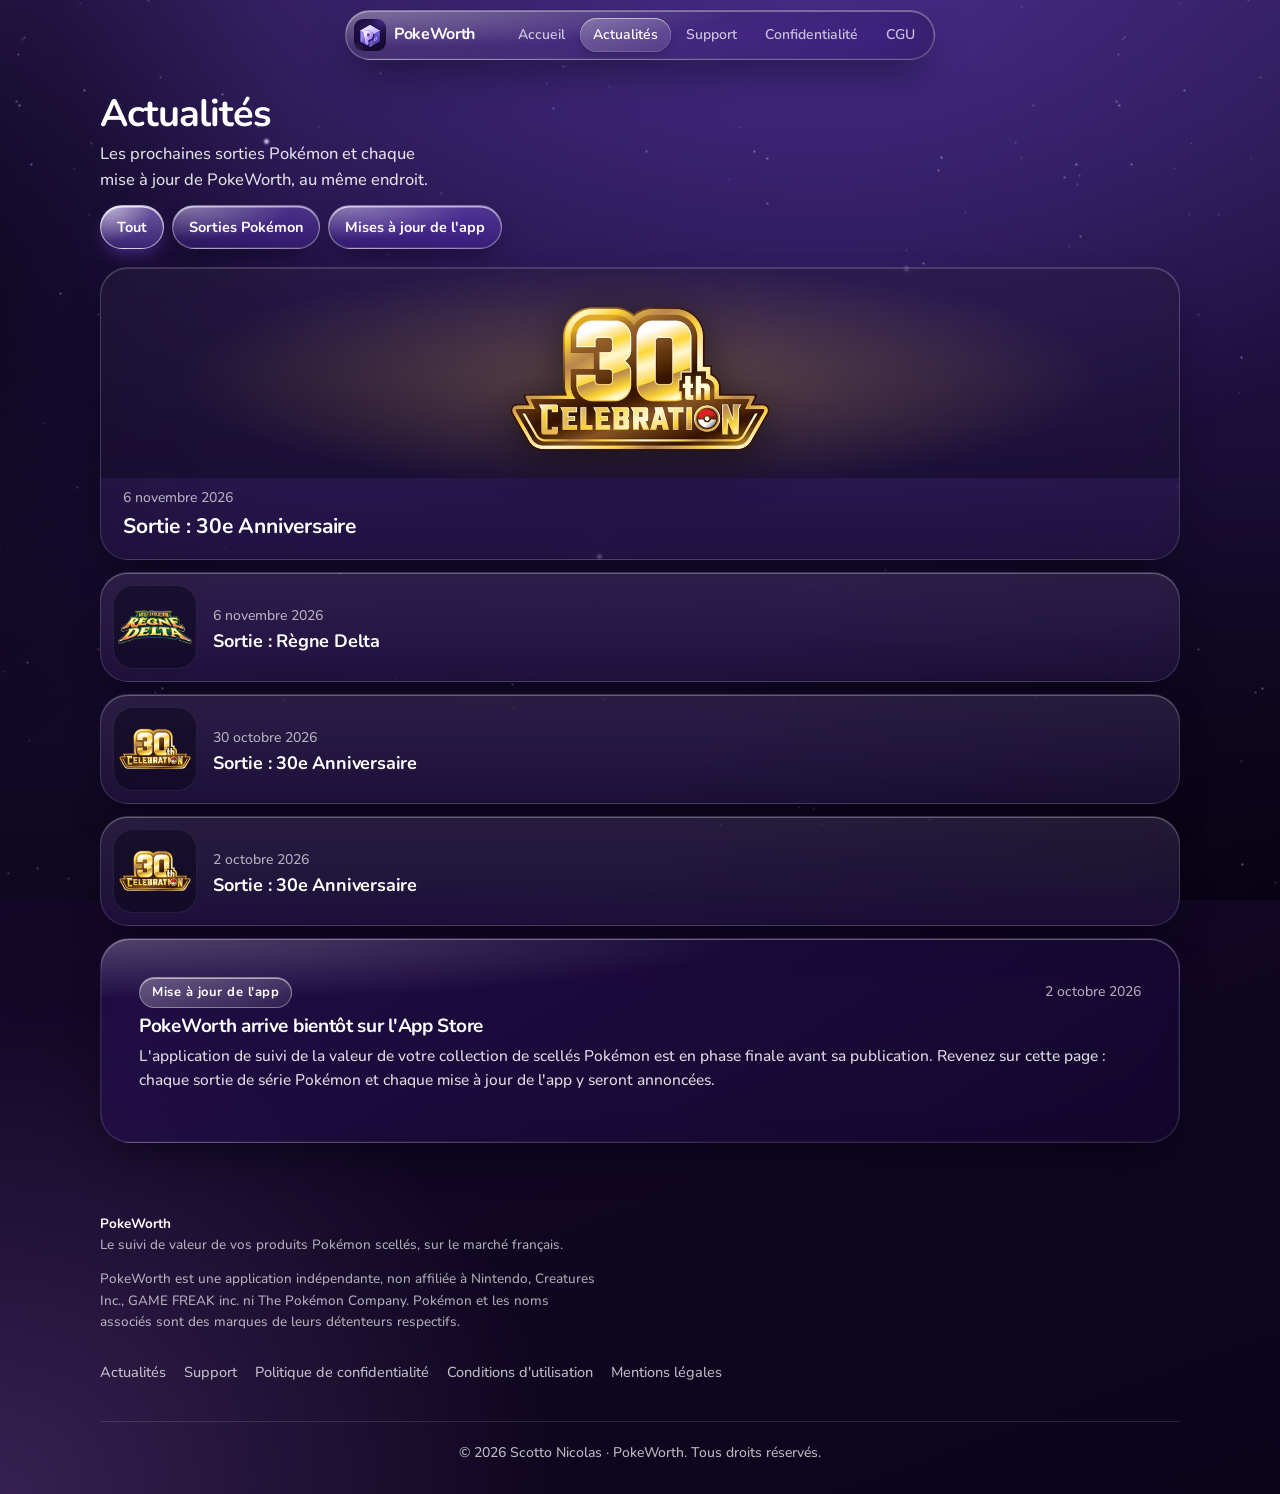
==== actualites.html @ 506d10af "Add files via upload" ====
<!doctype html>
<html lang="fr">
<head>
<meta charset="utf-8">
<meta name="viewport" content="width=device-width,initial-scale=1">
<title>Actualités · PokeWorth</title>
<meta name="description" content="Prochaines sorties Pokémon et mises à jour de l'application PokeWorth : nouveautés, corrections et nouvelles fonctions.">
<meta name="theme-color" content="#120726">
<meta property="og:title" content="Actualités · PokeWorth">
<meta property="og:description" content="Prochaines sorties Pokémon et mises à jour de l'application PokeWorth : nouveautés, corrections et nouvelles fonctions.">
<meta property="og:type" content="website">
<meta property="og:image" content="https://pokeworth.fr/og-image.jpg?v=4.3">
<meta property="og:site_name" content="PokeWorth">
<meta property="og:locale" content="fr_FR">
<meta name="twitter:card" content="summary_large_image">
<meta name="twitter:image" content="https://pokeworth.fr/og-image.jpg?v=4.3">
<link rel="icon" href="favicon.ico?v=4.3" sizes="48x48">
<link rel="icon" type="image/png" sizes="32x32" href="favicon.png?v=4.3">
<link rel="apple-touch-icon" href="apple-touch-icon.png?v=4.3">
<link rel="manifest" href="site.webmanifest">
<link rel="preload" href="Nunito-600SemiBold.woff2" as="font" type="font/woff2" crossorigin>
<link rel="stylesheet" href="style.css?v=4.3">
</head>
<body>
<a class="skip" href="#main">Aller au contenu</a>
<header class="nav"><div class="wrap">
<a class="brand" href="index.html" aria-label="PokeWorth, accueil"><img src="logo-120.png?v=4.3" alt="" width="40" height="40"><span>PokeWorth</span></a>
<nav aria-label="Navigation principale"><a class="nl" href="index.html">Accueil</a><a class="nl" href="actualites.html" aria-current="page">Actualités</a><a class="nl" href="support.html">Support</a><a class="nl legal" href="confidentialite.html">Confidentialité</a><a class="nl legal" href="cgu.html">CGU</a></nav>
</div></header>
<main id="main">

<div class="wrap doc news-page">
<h1 style="margin-bottom:6px">Actualités</h1>
<p class="sub">Les prochaines sorties Pokémon et chaque mise à jour de PokeWorth, au même endroit.</p>
<div id="news-root">
<div class="filters" role="group" aria-label="Filtrer les actualités">
<button type="button" data-filter="all" aria-pressed="true">Tout</button>
<button type="button" data-filter="sortie" aria-pressed="false">Sorties Pokémon</button>
<button type="button" data-filter="app" aria-pressed="false">Mises à jour de l'app</button>
</div>
<div id="news-list" class="news-grid"></div>
<p id="news-empty" class="note" hidden></p>
<noscript><p class="note">Activez JavaScript pour afficher les actualités.</p></noscript>
</div>
</div>

</main>
<footer><div class="wrap">
<div>
<p><strong style="color:#fff">PokeWorth</strong><br>Le suivi de valeur de vos produits Pokémon scellés, sur le marché français.</p>
<p style="margin-top:12px">PokeWorth est une application indépendante, non affiliée à Nintendo, Creatures Inc., GAME FREAK inc. ni The Pokémon Company. Pokémon et les noms associés sont des marques de leurs détenteurs respectifs.</p>
</div>
<nav aria-label="Liens légaux">
<a href="actualites.html">Actualités</a><a href="support.html">Support</a><a href="confidentialite.html">Politique de confidentialité</a><a href="cgu.html">Conditions d'utilisation</a><a href="mentions-legales.html">Mentions légales</a>
</nav>
</div>
<div class="wrap copy"><p>&copy; 2026 Scotto Nicolas &middot; PokeWorth. Tous droits r&eacute;serv&eacute;s.</p></div>
</footer>
<script src="actus.js?v=3.9" defer></script>
</body>
</html>
---- style.css ----
@font-face{font-family:"Nunito";font-weight:500;font-display:swap;src:url(Nunito-500Medium.woff2) format("woff2")}
@font-face{font-family:"Nunito";font-weight:600;font-display:swap;src:url(Nunito-600SemiBold.woff2) format("woff2")}
@font-face{font-family:"Nunito";font-weight:700;font-display:swap;src:url(Nunito-700Bold.woff2) format("woff2")}

:root{
  --bg:#120726; --bg2:#1a0a35; --acc:#c9b0ff; --acc2:#8b5cf6;
  --txt:#ffffff; --muted:rgba(255,255,255,.72); --faint:rgba(255,255,255,.5);
  --glass:linear-gradient(160deg,rgba(255,255,255,.14),rgba(255,255,255,.05));
  --rim:rgba(255,255,255,.2);
}
*{box-sizing:border-box;margin:0;padding:0}
html{scroll-behavior:smooth;background:#120726}
body{
  font-family:"Nunito",system-ui,-apple-system,"Segoe UI",sans-serif;
  color:var(--txt);line-height:1.65;font-weight:500;font-size:17px;
  background:
    radial-gradient(900px 650px at 85% -5%,rgba(139,92,246,.45),transparent 70%),
    radial-gradient(800px 700px at 0% 100%,rgba(192,132,252,.22),transparent 70%),
    linear-gradient(160deg,var(--bg2),var(--bg) 55%,#0c041b);
  min-height:100vh;
}
body::before{ /* fond lisse : dégradé violet profond, lumière en haut à droite, quelques étoiles discrètes */
  content:"";position:fixed;inset:0;pointer-events:none;z-index:0;
  background:
    url(stars.webp) 0 0/1100px 1100px,
    radial-gradient(1100px 760px at 64% -4%,rgba(88,56,170,.62),transparent 70%),
    radial-gradient(520px 700px at -6% 30%,rgba(8,3,20,.70),transparent 75%),
    radial-gradient(900px 600px at 100% 100%,rgba(6,2,16,.78),transparent 72%),
    linear-gradient(180deg,#2b1a52 0%,#1d0f3d 38%,#150a2b 72%,#0f0820 100%);
}
a{color:var(--acc);text-decoration-thickness:1px;text-underline-offset:3px}
a:hover{color:#fff}
.wrap{width:min(1080px,100% - 40px);margin-inline:auto;position:relative;z-index:1}

/* navigation */
header.nav{position:sticky;top:0;z-index:10;backdrop-filter:blur(18px);-webkit-backdrop-filter:blur(18px);
  background:rgba(18,7,38,.55);border-bottom:1px solid rgba(255,255,255,.1)}
.nav .wrap{display:flex;align-items:center;justify-content:space-between;height:68px;gap:16px}
.brand{display:flex;align-items:center;gap:12px;color:#fff;text-decoration:none;font-weight:700;font-size:21px;letter-spacing:-.3px}
.brand img{width:40px;height:40px;border-radius:11px}
.nav nav{display:flex;gap:6px;flex-wrap:wrap}
.nav nav a{color:var(--muted);text-decoration:none;font-weight:600;font-size:15px;padding:8px 14px;border-radius:999px}
.nav nav a:hover,.nav nav a[aria-current]{color:#fff;background:rgba(255,255,255,.1)}

/* hero */
.hero{padding:84px 0 56px;text-align:center}
.hero img.icon{width:148px;height:148px;border-radius:34px;box-shadow:0 28px 70px rgba(8,2,22,.65),0 0 0 1px rgba(255,255,255,.14)}
.eyebrow{margin-top:28px;color:var(--acc);font-weight:700;letter-spacing:3px;font-size:14px;text-transform:uppercase}
h1{font-size:clamp(38px,6.2vw,66px);line-height:1.07;font-weight:700;letter-spacing:-1.5px;margin:12px auto 18px;max-width:16ch}
.lead{color:var(--muted);font-size:clamp(18px,2.2vw,21px);max-width:44ch;margin-inline:auto}
.cta{display:inline-flex;align-items:center;gap:10px;margin-top:34px;padding:15px 30px;border-radius:999px;font-weight:700;font-size:17px;
  color:#2a0f55;background:#fff;text-decoration:none;box-shadow:0 14px 34px rgba(8,2,22,.5)}
.cta:hover{color:#2a0f55;transform:translateY(-1px)}
.cta.ghost{background:rgba(255,255,255,.1);color:#fff;border:1px solid var(--rim);box-shadow:inset 0 1px 0 rgba(255,255,255,.25)}
.cta.ghost:hover{color:#fff}
.soon{margin-top:14px;font-size:14px;color:var(--faint)}

/* sections */
section{padding:46px 0}
h2{font-size:clamp(28px,4vw,38px);letter-spacing:-.8px;font-weight:700;line-height:1.15;margin-bottom:10px}
.sub{color:var(--muted);max-width:60ch;margin-bottom:30px}
.grid{display:grid;gap:18px;grid-template-columns:repeat(auto-fit,minmax(250px,1fr))}
.card{background:var(--glass);border:1px solid var(--rim);border-radius:28px;padding:26px;
  box-shadow:inset 0 1px 0 rgba(255,255,255,.28),0 18px 40px rgba(8,2,22,.4);-webkit-backdrop-filter:blur(10px);backdrop-filter:blur(10px)}
.card h3{font-size:20px;font-weight:700;letter-spacing:-.3px;margin-bottom:8px}
.card p{color:var(--muted);font-size:16px}
.ico{width:46px;height:46px;border-radius:14px;margin-bottom:16px;display:grid;place-items:center;
  background:rgba(201,176,255,.14);border:1px solid rgba(201,176,255,.35)}
.ico svg{width:24px;height:24px;stroke:var(--acc);fill:none;stroke-width:1.8;stroke-linecap:round;stroke-linejoin:round}

/* tarifs */
.plans{display:grid;gap:18px;grid-template-columns:repeat(auto-fit,minmax(min(290px,100%),1fr))}
.plan .price{font-size:40px;font-weight:700;letter-spacing:-1px;margin:6px 0 2px}
.plan .price small{font-size:16px;color:var(--muted);font-weight:600;letter-spacing:0}
.plan ul{list-style:none;margin-top:16px;display:grid;gap:10px}
.plan li{padding-left:28px;position:relative;color:var(--muted);font-size:16px}
.plan li::before{content:"";position:absolute;left:2px;top:.55em;width:14px;height:8px;border-left:2.2px solid var(--acc);border-bottom:2.2px solid var(--acc);transform:rotate(-45deg) translateY(-50%)}
.plan.pro{background:linear-gradient(160deg,rgba(167,119,255,.5),rgba(91,33,182,.5));border-color:rgba(255,255,255,.35)}
.tag{display:inline-block;padding:4px 12px;border-radius:999px;font-size:13px;font-weight:700;letter-spacing:.5px;background:rgba(255,255,255,.14);border:1px solid var(--rim);color:var(--acc)}
.note{font-size:14px;color:var(--faint);margin-top:16px}

/* pages de contenu */
.doc{padding:64px 0 40px}
.doc .card{padding:clamp(24px,5vw,48px)}
.doc h1{font-size:clamp(32px,5vw,46px);letter-spacing:-1px;margin:0 0 6px;max-width:none;text-align:left}
.doc .upd{color:var(--faint);font-size:14px;margin-bottom:24px}
.doc h2{font-size:23px;margin:34px 0 10px;letter-spacing:-.3px}
.doc h3{font-size:18px;margin:20px 0 6px}
.doc p,.doc li{color:var(--muted);font-size:16.5px}
.doc p{margin-bottom:12px}
.doc ul{margin:6px 0 14px 22px;display:grid;gap:6px}
.doc strong{color:#fff;font-weight:700}
.doc table{width:100%;border-collapse:collapse;margin:12px 0 18px;font-size:15.5px}
.doc th,.doc td{text-align:left;padding:11px 12px;border-bottom:1px solid rgba(255,255,255,.12);vertical-align:top;color:var(--muted)}
.doc th{color:#fff;font-weight:700}
.tbl{overflow-x:auto}
details{border-top:1px solid rgba(255,255,255,.12);padding:16px 0}
details:last-of-type{border-bottom:1px solid rgba(255,255,255,.12)}
summary{cursor:pointer;font-weight:700;font-size:18px;list-style:none;display:flex;justify-content:space-between;gap:16px;color:#fff}
summary::-webkit-details-marker{display:none}
summary::after{content:"+";color:var(--acc);font-size:24px;line-height:1}
details[open] summary::after{content:"–"}
details p{margin-top:10px;color:var(--muted)}
mark.todo{background:rgba(255,200,87,.16);color:#ffd98a;border:1px dashed rgba(255,200,87,.55);border-radius:6px;padding:0 6px}

footer{margin-top:50px;padding:34px 0 46px;border-top:1px solid rgba(255,255,255,.1);position:relative;z-index:1}
footer .wrap{display:flex;flex-wrap:wrap;gap:18px 32px;justify-content:space-between}
footer p{font-size:13.5px;color:var(--faint);max-width:62ch}
footer nav{display:flex;gap:18px;flex-wrap:wrap}
footer nav a{font-size:14.5px;color:var(--muted);text-decoration:none}
footer nav a:hover{color:#fff}

@media (max-width:640px){
  .nav nav{gap:0;flex-wrap:nowrap}
  .nav nav a{padding:7px 8px;font-size:13px;white-space:nowrap}
  .nav .wrap{gap:8px}
  .brand span{display:none}
  .hero{padding-top:52px}
  body{font-size:16.5px}
}
@media (prefers-reduced-motion:reduce){html{scroll-behavior:auto}.cta{transition:none}}

footer .copy{margin-top:26px;padding-top:20px;border-top:1px solid rgba(255,255,255,.08);display:block}
footer .copy p{max-width:none;text-align:center;font-size:14px;color:var(--muted)}

.callout{background:rgba(201,176,255,.1);border:1px solid rgba(201,176,255,.32);border-radius:20px;padding:18px 22px;margin:18px 0 6px}
.callout strong{display:block;margin-bottom:6px;color:#fff}
.callout ul{margin:0 0 0 20px}

.contact{display:flex;flex-wrap:wrap;gap:12px;margin:6px 0 18px}
.contact .cta{margin-top:0;padding:13px 24px;font-size:16px}
.doc a.cta{color:#2a0f55;text-decoration:none}
.doc a.cta.ghost{color:#fff}

img.wa{width:20px;height:20px;vertical-align:-4px;margin-right:7px;display:inline-block}
.cta img.wa{width:22px;height:22px;margin:0;vertical-align:middle}
.walink{white-space:nowrap}

.hero h1{margin-top:30px}

/* ---- optimisation de l'espace ---- */
body{font-size:16.5px;line-height:1.6}
.nav .wrap{height:60px}
.hero{padding:44px 0 26px}
.hero img.icon{width:112px;height:112px;border-radius:26px}
.hero h1{margin:20px auto 12px;font-size:clamp(34px,5.4vw,56px);max-width:18ch}
.lead{font-size:clamp(17px,2vw,19.5px);max-width:50ch}
.cta{margin-top:24px;padding:13px 26px}
.soon{margin-top:10px}
section{padding:26px 0}
h2{font-size:clamp(25px,3.4vw,32px);margin-bottom:6px}
.sub{margin-bottom:20px}
.grid{gap:14px}
.feats{grid-template-columns:repeat(3,1fr)}
.card{padding:22px;border-radius:24px}
.card h3{font-size:18.5px;margin-bottom:6px}
.card p{font-size:15.5px;line-height:1.55}
.ico{width:40px;height:40px;border-radius:12px;margin-bottom:12px}
.plans{gap:14px}
.plan .price{font-size:34px}
.plan ul{margin-top:12px;gap:7px}
.note{margin-top:12px}
.askrow{display:flex;align-items:center;justify-content:space-between;gap:18px 28px;flex-wrap:wrap}
.askrow h2{margin-bottom:2px}
.askrow .sub{margin:0}
.doc{padding:34px 0 20px}
.doc .card{padding:clamp(22px,4vw,38px)}
.doc h2{margin:26px 0 8px;font-size:21px}
.doc h1{font-size:clamp(28px,4.4vw,38px)}
footer{margin-top:26px;padding:24px 0 30px}
@media (max-width:900px){.feats{grid-template-columns:repeat(2,1fr)}}
@media (max-width:560px){
  .feats{grid-template-columns:1fr}
  .hero{padding-top:30px}
  .hero img.icon{width:96px;height:96px;border-radius:22px}
  section{padding:20px 0}
  .card{padding:20px}
  .askrow{text-align:center;justify-content:center}
}

.hero h1,.lead,.sub{text-wrap:balance}
.lead{max-width:56ch}

/* ---- actualités ---- */
.news-grid{display:grid;gap:14px;grid-template-columns:repeat(auto-fit,minmax(min(300px,100%),1fr))}
.news-page .news-grid{grid-template-columns:1fr}
.news{padding:20px 22px}
.news h3{font-size:19px;margin:8px 0 6px}
.news p{font-size:15.5px}
.news-meta{display:flex;flex-wrap:wrap;align-items:center;gap:8px}
.news-date{font-size:13.5px;color:var(--faint);margin-left:auto}
.news-points{margin:10px 0 0 20px;display:grid;gap:5px;color:var(--muted);font-size:15.5px}
.news-link{display:inline-block;margin-top:10px;font-weight:700}
.tag.t-sortie{background:rgba(201,176,255,.18);color:#fff;border-color:rgba(201,176,255,.5)}
.tag.t-soon{background:rgba(110,231,168,.14);color:#6ee7a8;border-color:rgba(110,231,168,.45)}
.filters{display:flex;flex-wrap:wrap;gap:8px;margin:4px 0 18px}
.filters button{font:inherit;font-weight:700;font-size:14.5px;color:var(--muted);cursor:pointer;
  background:rgba(255,255,255,.07);border:1px solid var(--rim);border-radius:999px;padding:8px 16px}
.filters button:hover{color:#fff}
.filters button[aria-pressed="true"]{background:#fff;color:#2a0f55;border-color:#fff}
.news-page{padding-top:34px}
@media (max-width:560px){.nav nav a.legal{display:none}.nav nav a{padding:7px 10px}.news-date{margin-left:0;width:100%}}

/* ---- accessibilité ---- */
.skip{position:absolute;left:12px;top:-60px;z-index:100;background:#fff;color:#2a0f55;padding:10px 16px;border-radius:12px;font-weight:700;text-decoration:none;transition:top .15s}
.skip:focus{top:10px}
:focus-visible{outline:2px solid var(--acc);outline-offset:3px;border-radius:6px}
.tbl:focus-visible{outline-offset:-2px}
.news h2{font-size:19px;margin:8px 0 6px;letter-spacing:-.3px}


/* =====================  LIQUID GLASS (style iOS)  ===================== */
:root{
  --lg-bg:
    radial-gradient(130% 90% at 0% 0%,rgba(255,255,255,.34),rgba(255,255,255,0) 52%),
    radial-gradient(90% 70% at 100% 100%,rgba(190,160,255,.20),rgba(190,160,255,0) 60%),
    linear-gradient(135deg,rgba(255,255,255,.17),rgba(255,255,255,.05) 45%,rgba(255,255,255,.10));
  --lg-rim:
    inset 0 1.5px 0 rgba(255,255,255,.70),
    inset 1.5px 0 0 rgba(255,255,255,.32),
    inset 0 -1.5px 0 rgba(255,255,255,.16),
    inset -1px 0 0 rgba(255,255,255,.10),
    inset 0 0 34px rgba(255,255,255,.07);
  --lg-drop:0 26px 54px -14px rgba(4,1,16,.62),0 6px 16px rgba(4,1,16,.30);
  --lg-blur:blur(24px) saturate(190%) brightness(1.10);
}
.card,.callout,.askrow{
  background:var(--lg-bg);
  -webkit-backdrop-filter:var(--lg-blur);backdrop-filter:var(--lg-blur);
  border:1px solid rgba(255,255,255,.30);
  box-shadow:var(--lg-rim),var(--lg-drop);
  border-radius:30px;position:relative;
  transition:transform .35s cubic-bezier(.2,.8,.2,1),box-shadow .35s;
}
.feats .card:hover,.news:hover{transform:translateY(-3px);
  box-shadow:var(--lg-rim),0 34px 64px -14px rgba(4,1,16,.7),0 8px 20px rgba(4,1,16,.32)}
.card.plan.pro{
  background:
    radial-gradient(130% 90% at 0% 0%,rgba(255,255,255,.40),rgba(255,255,255,0) 52%),
    linear-gradient(150deg,rgba(176,132,255,.62),rgba(88,40,200,.56));
}
/* pages de texte : verre plus teinté pour la lecture */
.doc .card{
  background:
    radial-gradient(120% 60% at 0% 0%,rgba(255,255,255,.22),rgba(255,255,255,0) 50%),
    linear-gradient(150deg,rgba(40,18,84,.62),rgba(20,8,48,.58));
}
.ico{background:linear-gradient(145deg,rgba(255,255,255,.30),rgba(201,176,255,.12));
  border:1px solid rgba(255,255,255,.38);
  box-shadow:inset 0 1.5px 0 rgba(255,255,255,.65),inset 0 -1px 0 rgba(255,255,255,.12),0 8px 18px rgba(4,1,16,.35);
  -webkit-backdrop-filter:blur(8px);backdrop-filter:blur(8px)}
.tag{background:linear-gradient(145deg,rgba(255,255,255,.26),rgba(255,255,255,.08));
  border:1px solid rgba(255,255,255,.34);
  box-shadow:inset 0 1px 0 rgba(255,255,255,.55);
  -webkit-backdrop-filter:blur(10px);backdrop-filter:blur(10px)}
.callout{border-radius:22px}

/* barre de navigation flottante en verre */
header.nav{top:10px;background:none;border:0;-webkit-backdrop-filter:none;backdrop-filter:none;pointer-events:none}
.nav .wrap{pointer-events:auto;height:62px;padding:0 10px 0 14px;border-radius:999px;margin-top:10px;
  width:min(1080px,100% - 24px);
  background:
    radial-gradient(120% 140% at 0% 0%,rgba(255,255,255,.30),rgba(255,255,255,0) 55%),
    linear-gradient(135deg,rgba(255,255,255,.16),rgba(255,255,255,.05)),
    rgba(26,10,53,.28);
  -webkit-backdrop-filter:blur(26px) saturate(200%) brightness(1.1);backdrop-filter:blur(26px) saturate(200%) brightness(1.1);
  border:1px solid rgba(255,255,255,.30);
  box-shadow:var(--lg-rim),0 18px 40px -12px rgba(4,1,16,.6)}
.nav nav a{transition:background .2s,color .2s}
.nav nav a[aria-current]{background:linear-gradient(145deg,rgba(255,255,255,.34),rgba(255,255,255,.12));
  box-shadow:inset 0 1.5px 0 rgba(255,255,255,.65),inset 0 -1px 0 rgba(255,255,255,.14),0 6px 14px rgba(4,1,16,.3);color:#fff}
.nav nav a:hover{background:rgba(255,255,255,.12)}

/* boutons */
.cta{background:linear-gradient(180deg,#fff,#ece3ff);color:#2a0f55;
  box-shadow:inset 0 1.5px 0 #fff,inset 0 -2px 0 rgba(120,80,220,.18),0 16px 34px -8px rgba(4,1,16,.6),0 4px 10px rgba(4,1,16,.25);
  transition:transform .25s cubic-bezier(.2,.8,.2,1),box-shadow .25s}
.cta:hover{transform:translateY(-2px) scale(1.015)}
.cta:active{transform:scale(.97)}
.cta.ghost{background:var(--lg-bg);color:#fff;border:1px solid rgba(255,255,255,.34);
  -webkit-backdrop-filter:var(--lg-blur);backdrop-filter:var(--lg-blur);
  box-shadow:var(--lg-rim),0 14px 30px -10px rgba(4,1,16,.6)}
.filters button{background:var(--lg-bg);border:1px solid rgba(255,255,255,.32);color:#fff;
  -webkit-backdrop-filter:blur(16px) saturate(180%);backdrop-filter:blur(16px) saturate(180%);
  box-shadow:var(--lg-rim),0 8px 18px -8px rgba(4,1,16,.5);transition:transform .2s}
.filters button:active{transform:scale(.96)}
.filters button[aria-pressed="true"]{background:linear-gradient(180deg,#fff,#e9deff);color:#2a0f55;
  box-shadow:inset 0 1.5px 0 #fff,0 10px 22px -8px rgba(4,1,16,.6)}
footer{border-top:0}
footer .wrap.copy{border-top:1px solid rgba(255,255,255,.12)}

@supports not ((backdrop-filter:blur(1px)) or (-webkit-backdrop-filter:blur(1px))){
  .card,.callout,.askrow{background:linear-gradient(150deg,rgba(60,30,120,.92),rgba(30,14,70,.94))}
  .nav .wrap{background:rgba(26,10,53,.94)}
}
@media (prefers-reduced-motion:reduce){.card,.cta,.filters button{transition:none}.feats .card:hover,.news:hover{transform:none}}
@media (max-width:560px){.nav .wrap{height:56px;margin-top:6px;width:min(1080px,100% - 16px)}header.nav{top:6px}.card,.callout,.askrow{border-radius:26px}}

/* ajustements de contraste sur le verre */
.tag{color:#fff}
.tag.t-soon{color:#9bf0c4;background:linear-gradient(145deg,rgba(60,170,120,.34),rgba(60,170,120,.12));border-color:rgba(130,240,190,.5)}
.ico svg{stroke:#fff}
.nav .wrap{background:
    radial-gradient(120% 140% at 0% 0%,rgba(255,255,255,.30),rgba(255,255,255,0) 55%),
    linear-gradient(135deg,rgba(255,255,255,.14),rgba(255,255,255,.04)),
    rgba(22,8,46,.50)}
.card p,.card li{color:rgba(255,255,255,.86)}
.sub,.lead{color:rgba(255,255,255,.82)}
.doc p,.doc li,.doc th,.doc td{color:rgba(255,255,255,.86)}
.note,.soon,footer p{color:rgba(255,255,255,.66)}


/* ===== Palette "affiche" : verre sombre violet, comme les visuels PokeWorth ===== */
:root{
  --lg-bg:
    radial-gradient(130% 90% at 0% 0%,rgba(190,170,255,.26),rgba(190,170,255,0) 55%),
    linear-gradient(160deg,rgba(92,66,150,.46),rgba(40,24,78,.52) 55%,rgba(52,34,96,.46));
  --lg-blur:blur(22px) saturate(160%) brightness(1.04);
}
.card,.callout,.askrow{border-color:rgba(255,255,255,.22)}


/* ===== Affiche exacte : verre lisse, sans texture ===== */
:root{
  --lg-bg:
    linear-gradient(180deg,rgba(168,150,205,.24),rgba(96,76,140,.16) 40%,rgba(52,36,90,.30));
  --lg-rim:
    inset 0 1px 0 rgba(255,255,255,.30),
    inset 0 0 0 1px rgba(255,255,255,.05);
  --lg-drop:0 18px 40px -16px rgba(4,1,14,.7);
  --lg-blur:blur(18px) saturate(130%);
}
.card,.callout,.askrow{border:1px solid rgba(255,255,255,.12)}


/* ===== Barre du haut pleine largeur + badge App Store ===== */
.nav .wrap{width:calc(100% - 28px);max-width:none;padding:0 12px 0 16px}
@media (max-width:560px){.nav .wrap{width:calc(100% - 16px)}}
.hero-cta{display:flex;gap:14px;justify-content:center;align-items:center;flex-wrap:wrap}
.appstore{display:inline-flex;align-items:center;gap:10px;height:52px;padding:0 20px 0 16px;border-radius:12px;
  background:#000;color:#fff;text-decoration:none;border:1px solid rgba(255,255,255,.55);
  box-shadow:0 10px 24px -10px rgba(0,0,0,.7);transition:transform .25s,box-shadow .25s}
a.appstore:hover{transform:translateY(-2px);color:#fff;box-shadow:0 16px 30px -10px rgba(0,0,0,.8)}
.appstore .ap{width:28px;height:28px;flex:none}
.appstore .bt{display:flex;flex-direction:column;line-height:1;text-align:left}
.appstore .bt small{font-size:11px;font-weight:600;letter-spacing:.2px;margin-bottom:3px}
.appstore .bt b{font-size:24px;font-weight:700;letter-spacing:-.3px}
.hero-cta .cta{margin:0;height:52px;display:inline-flex;align-items:center}
.hero-cta .appstore{margin:0}
.hero-cta{flex-direction:column;gap:12px}
.hero-cta{margin-top:22px}

/* ===== Boutons : Liquid Glass transparent (plus aucun fond blanc) ===== */
.cta,.cta.ghost,.filters button,.appstore{
  background:
    radial-gradient(120% 140% at 12% 0%,rgba(255,255,255,.34),rgba(255,255,255,0) 58%),
    linear-gradient(180deg,rgba(170,140,255,.26),rgba(90,60,170,.20));
  -webkit-backdrop-filter:blur(18px) saturate(170%);backdrop-filter:blur(18px) saturate(170%);
  color:#fff;border:1px solid rgba(255,255,255,.38);
  box-shadow:inset 0 1.5px 0 rgba(255,255,255,.6),inset 0 -1px 0 rgba(255,255,255,.12),0 12px 26px -12px rgba(4,1,16,.7);
}
.cta:hover,.cta.ghost:hover,.doc a.cta,.doc a.cta.ghost,.doc a.cta:hover{color:#fff}
.cta:hover,.filters button:hover,a.appstore:hover{background:
    radial-gradient(120% 140% at 12% 0%,rgba(255,255,255,.44),rgba(255,255,255,0) 58%),
    linear-gradient(180deg,rgba(185,160,255,.34),rgba(105,75,190,.26))}
.filters button[aria-pressed="true"]{
  background:
    radial-gradient(120% 140% at 12% 0%,rgba(255,255,255,.55),rgba(255,255,255,0) 60%),
    linear-gradient(180deg,rgba(190,165,255,.50),rgba(110,80,200,.38));
  color:#fff;border-color:rgba(255,255,255,.62);
  box-shadow:inset 0 1.5px 0 rgba(255,255,255,.8),0 8px 20px -8px rgba(120,80,230,.7)}
.appstore{background:
    radial-gradient(120% 140% at 12% 0%,rgba(255,255,255,.22),rgba(255,255,255,0) 58%),
    rgba(8,4,20,.58)}

/* ===== Mobile : filtres sur une ligne + barre du haut complète ===== */
@media (max-width:560px){
  .filters{flex-wrap:nowrap;gap:6px;overflow-x:auto;scrollbar-width:none;margin-inline:-2px;padding:2px}
  .filters::-webkit-scrollbar{display:none}
  .filters button{flex:none;font-size:13px;padding:8px 11px;white-space:nowrap}
  header.nav{top:6px}
  .nav .wrap{height:auto;flex-wrap:wrap;justify-content:center;gap:2px 8px;padding:8px 8px 8px 12px;border-radius:28px;width:calc(100% - 16px)}
  .nav .brand{margin-right:auto}
  .nav nav{width:100%;justify-content:space-between;flex-wrap:nowrap}
  .nav nav a,.nav nav a.legal{display:inline-block;padding:7px 7px;font-size:12.5px;white-space:nowrap}
}
@media (max-width:360px){.nav nav a,.nav nav a.legal{padding:7px 4px;font-size:11.5px}.nav .wrap{padding:8px 6px 8px 10px}}

/* ===== Ergonomie tactile : zones de toucher >= 44 px ===== */
.nav nav a,.filters button,footer nav a{position:relative}
.nav nav a::after{content:"";position:absolute;inset:-8px -2px}      /* zone invisible, hauteur ≥ 44 px */
.filters button{min-height:44px}
footer nav a{display:inline-flex;align-items:center;min-height:44px}
footer nav{gap:4px 18px}
summary{min-height:48px;align-items:center;padding-block:6px}
.more a,a.more,.news-more a{display:inline-block;padding:10px 0}
p a[href="actualites.html"]{display:inline-block;padding:10px 0}
.doc a[href^="mailto:"],.doc a[href^="https://wa.me"]{padding-block:6px}
.brand{position:relative}
.brand::after{content:"";position:absolute;inset:-4px}
.contact .cta,.askrow .cta{min-height:46px}
p a[href="actualites.html"]{padding:13px 0}
.doc a[href^="mailto:"],.doc a[href^="https://wa.me"]{display:inline-block;padding-block:10px}

/* ===== Barre du haut : compacte et centrée (ordinateur / tablette) ===== */
@media (min-width:561px){
  header.nav .wrap{width:fit-content;max-width:calc(100% - 24px);height:50px;margin:10px auto 0;gap:30px;padding:0 6px 0 8px}
  .nav .brand img{width:32px;height:32px;border-radius:9px}
  .nav .brand{font-size:16px;gap:8px}
  .nav nav a,.nav nav a.legal{font-size:14px;padding:6px 13px}
  .nav nav{gap:2px}
}


/* ===== Actualités : grande carte + lignes à miniature (comme dans l'app) ===== */
.news-grid,.news-page .news-grid{grid-template-columns:1fr;gap:12px}
.news-hero,.news-row{
  background:linear-gradient(180deg,rgba(168,150,205,.16),rgba(52,36,90,.30));
  -webkit-backdrop-filter:blur(18px) saturate(130%);backdrop-filter:blur(18px) saturate(130%);
  border:1px solid rgba(255,255,255,.14);border-radius:28px;
  box-shadow:inset 0 1px 0 rgba(255,255,255,.28),0 18px 40px -16px rgba(4,1,14,.7);overflow:hidden}
.nh-visual{display:flex;align-items:center;justify-content:center;padding:34px 20px 22px;min-height:210px;
  background:radial-gradient(60% 75% at 50% 52%,rgba(214,168,70,.34),rgba(214,168,70,0) 72%),rgba(10,5,24,.42)}
.nh-visual img{max-width:min(340px,82%);max-height:150px;width:auto;height:auto;filter:drop-shadow(0 8px 22px rgba(0,0,0,.55))}
.nh-body{display:flex;align-items:flex-end;justify-content:space-between;gap:14px;padding:6px 22px 20px}
.nh-text{min-width:0}
.nh-body h2,.nh-body h3,.nr-text h2,.nr-text h3{margin:2px 0 0;font-size:21px;line-height:1.25;color:#fff;letter-spacing:-.2px}
.nh-desc{margin:-6px 22px 20px;color:var(--muted);font-size:15px}
.news-date{color:rgba(255,255,255,.66);font-size:14px}
.news-row{display:flex;align-items:center;gap:16px;padding:12px 16px 12px 12px}
.nr-thumb{flex:none;width:84px;height:84px;border-radius:20px;display:flex;align-items:center;justify-content:center;
  background:rgba(10,5,24,.50);border:1px solid rgba(255,255,255,.08)}
.nr-thumb img{max-width:74px;max-height:56px;width:auto;height:auto}
.nr-text{flex:1;min-width:0}
.nr-text h2,.nr-text h3{font-size:18px}
.nr-text p{margin:4px 0 0;color:var(--muted);font-size:14.5px}
.chip{flex:none;font-weight:800;font-size:14px;color:#fff;padding:6px 13px;border-radius:999px;
  background:linear-gradient(180deg,rgba(150,120,255,.50),rgba(90,60,190,.40));border:1px solid rgba(255,255,255,.28);
  box-shadow:inset 0 1px 0 rgba(255,255,255,.4)}
.chip-now{background:linear-gradient(180deg,rgba(70,190,130,.46),rgba(30,120,80,.42));border-color:rgba(140,235,185,.55)}
@media (max-width:560px){
  .nh-visual{min-height:170px;padding:26px 16px 16px}.nh-visual img{max-height:116px}
  .nh-body{padding:4px 16px 16px}.nh-body h2,.nh-body h3{font-size:19px}
  .news-row{gap:12px;padding:10px 12px 10px 10px}.nr-thumb{width:68px;height:68px;border-radius:17px}
  .nr-thumb img{max-width:60px;max-height:46px}.nr-text h2,.nr-text h3{font-size:16.5px}.chip{font-size:13px;padding:5px 11px}}

/* ===== Mobile : barre du haut sur UNE seule ligne (icône + 5 liens) ===== */
@media (max-width:560px){
  .nav .wrap{flex-wrap:nowrap;height:50px;padding:0 6px 0 6px;gap:6px;justify-content:flex-start;border-radius:999px;width:calc(100% - 16px)}
  .nav .brand{margin-right:0;flex:none}
  .nav .brand img{width:34px;height:34px;border-radius:10px}
  .nav nav{width:auto;flex:1 1 auto;min-width:0;justify-content:space-between;flex-wrap:nowrap;gap:0;overflow-x:auto;scrollbar-width:none}
  .nav nav::-webkit-scrollbar{display:none}
  .nav nav a,.nav nav a.legal{flex:none;display:inline-block;padding:7px 6px;font-size:12px;white-space:nowrap}
}
@media (max-width:380px){
  .nav .wrap{padding:0 4px;gap:4px}
  .nav nav a,.nav nav a.legal{padding:7px 4px;font-size:11.5px}
}
@media (max-width:340px){
  .nav .brand img{width:30px;height:30px;border-radius:9px}
  .nav .wrap{padding:0 3px;gap:2px}
  .nav nav a,.nav nav a.legal{padding:7px 3px;font-size:10.5px}
}

/* ===== Correctif : bulles non rognées + ombres plus fines (barre du haut mobile) ===== */
.nav nav{overflow:visible}                 /* plus de rognage vertical (overflow-x:auto coupait l'ombre et la zone tactile) */
.nav nav a[aria-current]{
  background:linear-gradient(160deg,rgba(255,255,255,.26),rgba(255,255,255,.10));
  box-shadow:inset 0 0 0 .5px rgba(255,255,255,.28),inset 0 1px 0 rgba(255,255,255,.45),0 4px 8px rgba(4,1,16,.18)}
@media (max-width:560px){
  .nav .wrap{height:54px;align-items:center}
  .nav nav a,.nav nav a.legal{padding:8px 6px}
}
@media (max-width:340px){.nav nav{overflow-x:auto;overflow-y:visible;scrollbar-width:none}}

/* v4.3 : badge App Store officiel (image) */
.appstore,.cta.appstore{background:none!important;border:0!important;box-shadow:none!important;-webkit-backdrop-filter:none!important;backdrop-filter:none!important;padding:0!important;height:52px;border-radius:0}
.appstore img{display:block;height:52px;width:auto}
a.appstore:hover{transform:translateY(-2px);background:none!important;box-shadow:none!important}
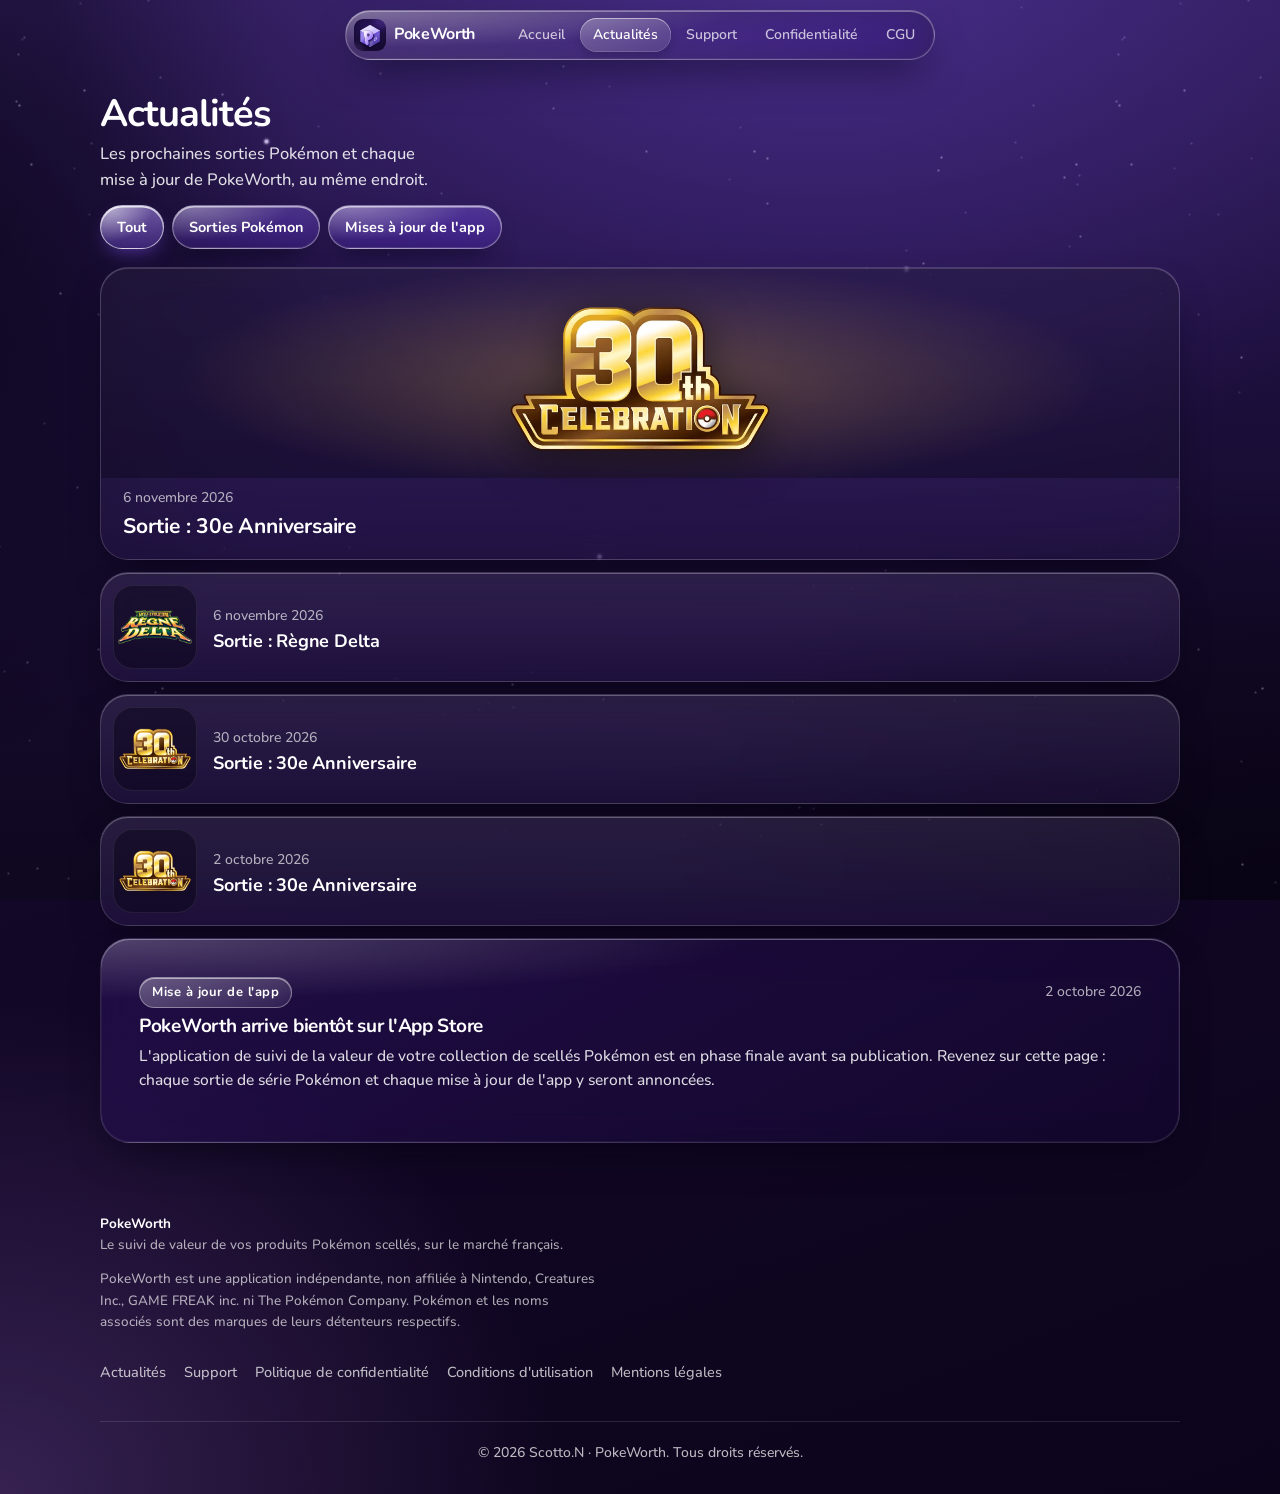
==== commit bfd483ae: "Add files via upload" ====
--- a/actualites.html
+++ b/actualites.html
@@ -9,22 +9,22 @@
 <meta property="og:title" content="Actualités · PokeWorth">
 <meta property="og:description" content="Prochaines sorties Pokémon et mises à jour de l'application PokeWorth : nouveautés, corrections et nouvelles fonctions.">
 <meta property="og:type" content="website">
-<meta property="og:image" content="https://pokeworth.fr/og-image.jpg?v=4.3">
+<meta property="og:image" content="https://pokeworth.fr/og-image.jpg?v=4.7">
 <meta property="og:site_name" content="PokeWorth">
 <meta property="og:locale" content="fr_FR">
 <meta name="twitter:card" content="summary_large_image">
-<meta name="twitter:image" content="https://pokeworth.fr/og-image.jpg?v=4.3">
-<link rel="icon" href="favicon.ico?v=4.3" sizes="48x48">
-<link rel="icon" type="image/png" sizes="32x32" href="favicon.png?v=4.3">
-<link rel="apple-touch-icon" href="apple-touch-icon.png?v=4.3">
+<meta name="twitter:image" content="https://pokeworth.fr/og-image.jpg?v=4.7">
+<link rel="icon" href="favicon.ico?v=4.7" sizes="48x48">
+<link rel="icon" type="image/png" sizes="32x32" href="favicon.png?v=4.7">
+<link rel="apple-touch-icon" href="apple-touch-icon.png?v=4.7">
 <link rel="manifest" href="site.webmanifest">
 <link rel="preload" href="Nunito-600SemiBold.woff2" as="font" type="font/woff2" crossorigin>
-<link rel="stylesheet" href="style.css?v=4.3">
+<link rel="stylesheet" href="style.css?v=4.7">
 </head>
 <body>
 <a class="skip" href="#main">Aller au contenu</a>
 <header class="nav"><div class="wrap">
-<a class="brand" href="index.html" aria-label="PokeWorth, accueil"><img src="logo-120.png?v=4.3" alt="" width="40" height="40"><span>PokeWorth</span></a>
+<a class="brand" href="index.html" aria-label="PokeWorth, accueil"><img src="logo-120.png?v=4.7" alt="" width="40" height="40"><span>PokeWorth</span></a>
 <nav aria-label="Navigation principale"><a class="nl" href="index.html">Accueil</a><a class="nl" href="actualites.html" aria-current="page">Actualités</a><a class="nl" href="support.html">Support</a><a class="nl legal" href="confidentialite.html">Confidentialité</a><a class="nl legal" href="cgu.html">CGU</a></nav>
 </div></header>
 <main id="main">
@@ -54,7 +54,7 @@
 <a href="actualites.html">Actualités</a><a href="support.html">Support</a><a href="confidentialite.html">Politique de confidentialité</a><a href="cgu.html">Conditions d'utilisation</a><a href="mentions-legales.html">Mentions légales</a>
 </nav>
 </div>
-<div class="wrap copy"><p>&copy; 2026 Scotto Nicolas &middot; PokeWorth. Tous droits r&eacute;serv&eacute;s.</p></div>
+<div class="wrap copy"><p>&copy; 2026 Scotto.N &middot; PokeWorth. Tous droits r&eacute;serv&eacute;s.</p></div>
 </footer>
 <script src="actus.js?v=3.9" defer></script>
 </body>
--- a/style.css
+++ b/style.css
@@ -337,21 +337,13 @@
 .nav .wrap{width:calc(100% - 28px);max-width:none;padding:0 12px 0 16px}
 @media (max-width:560px){.nav .wrap{width:calc(100% - 16px)}}
 .hero-cta{display:flex;gap:14px;justify-content:center;align-items:center;flex-wrap:wrap}
-.appstore{display:inline-flex;align-items:center;gap:10px;height:52px;padding:0 20px 0 16px;border-radius:12px;
-  background:#000;color:#fff;text-decoration:none;border:1px solid rgba(255,255,255,.55);
-  box-shadow:0 10px 24px -10px rgba(0,0,0,.7);transition:transform .25s,box-shadow .25s}
-a.appstore:hover{transform:translateY(-2px);color:#fff;box-shadow:0 16px 30px -10px rgba(0,0,0,.8)}
-.appstore .ap{width:28px;height:28px;flex:none}
-.appstore .bt{display:flex;flex-direction:column;line-height:1;text-align:left}
-.appstore .bt small{font-size:11px;font-weight:600;letter-spacing:.2px;margin-bottom:3px}
-.appstore .bt b{font-size:24px;font-weight:700;letter-spacing:-.3px}
 .hero-cta .cta{margin:0;height:52px;display:inline-flex;align-items:center}
 .hero-cta .appstore{margin:0}
 .hero-cta{flex-direction:column;gap:12px}
 .hero-cta{margin-top:22px}
 
 /* ===== Boutons : Liquid Glass transparent (plus aucun fond blanc) ===== */
-.cta,.cta.ghost,.filters button,.appstore{
+.cta,.cta.ghost,.filters button{
   background:
     radial-gradient(120% 140% at 12% 0%,rgba(255,255,255,.34),rgba(255,255,255,0) 58%),
     linear-gradient(180deg,rgba(170,140,255,.26),rgba(90,60,170,.20));
@@ -369,9 +361,6 @@
     linear-gradient(180deg,rgba(190,165,255,.50),rgba(110,80,200,.38));
   color:#fff;border-color:rgba(255,255,255,.62);
   box-shadow:inset 0 1.5px 0 rgba(255,255,255,.8),0 8px 20px -8px rgba(120,80,230,.7)}
-.appstore{background:
-    radial-gradient(120% 140% at 12% 0%,rgba(255,255,255,.22),rgba(255,255,255,0) 58%),
-    rgba(8,4,20,.58)}
 
 /* ===== Mobile : filtres sur une ligne + barre du haut complète ===== */
 @media (max-width:560px){
@@ -478,3 +467,7 @@
 .appstore,.cta.appstore{background:none!important;border:0!important;box-shadow:none!important;-webkit-backdrop-filter:none!important;backdrop-filter:none!important;padding:0!important;height:52px;border-radius:0}
 .appstore img{display:block;height:52px;width:auto}
 a.appstore:hover{transform:translateY(-2px);background:none!important;box-shadow:none!important}
+
+/* v4.5 : espace entre le logo WhatsApp et le texte des boutons */
+.cta:has(img.wa){display:inline-flex;align-items:center;justify-content:center;gap:12px}
+.cta img.wa{margin:0 2px 0 0;flex:none}
